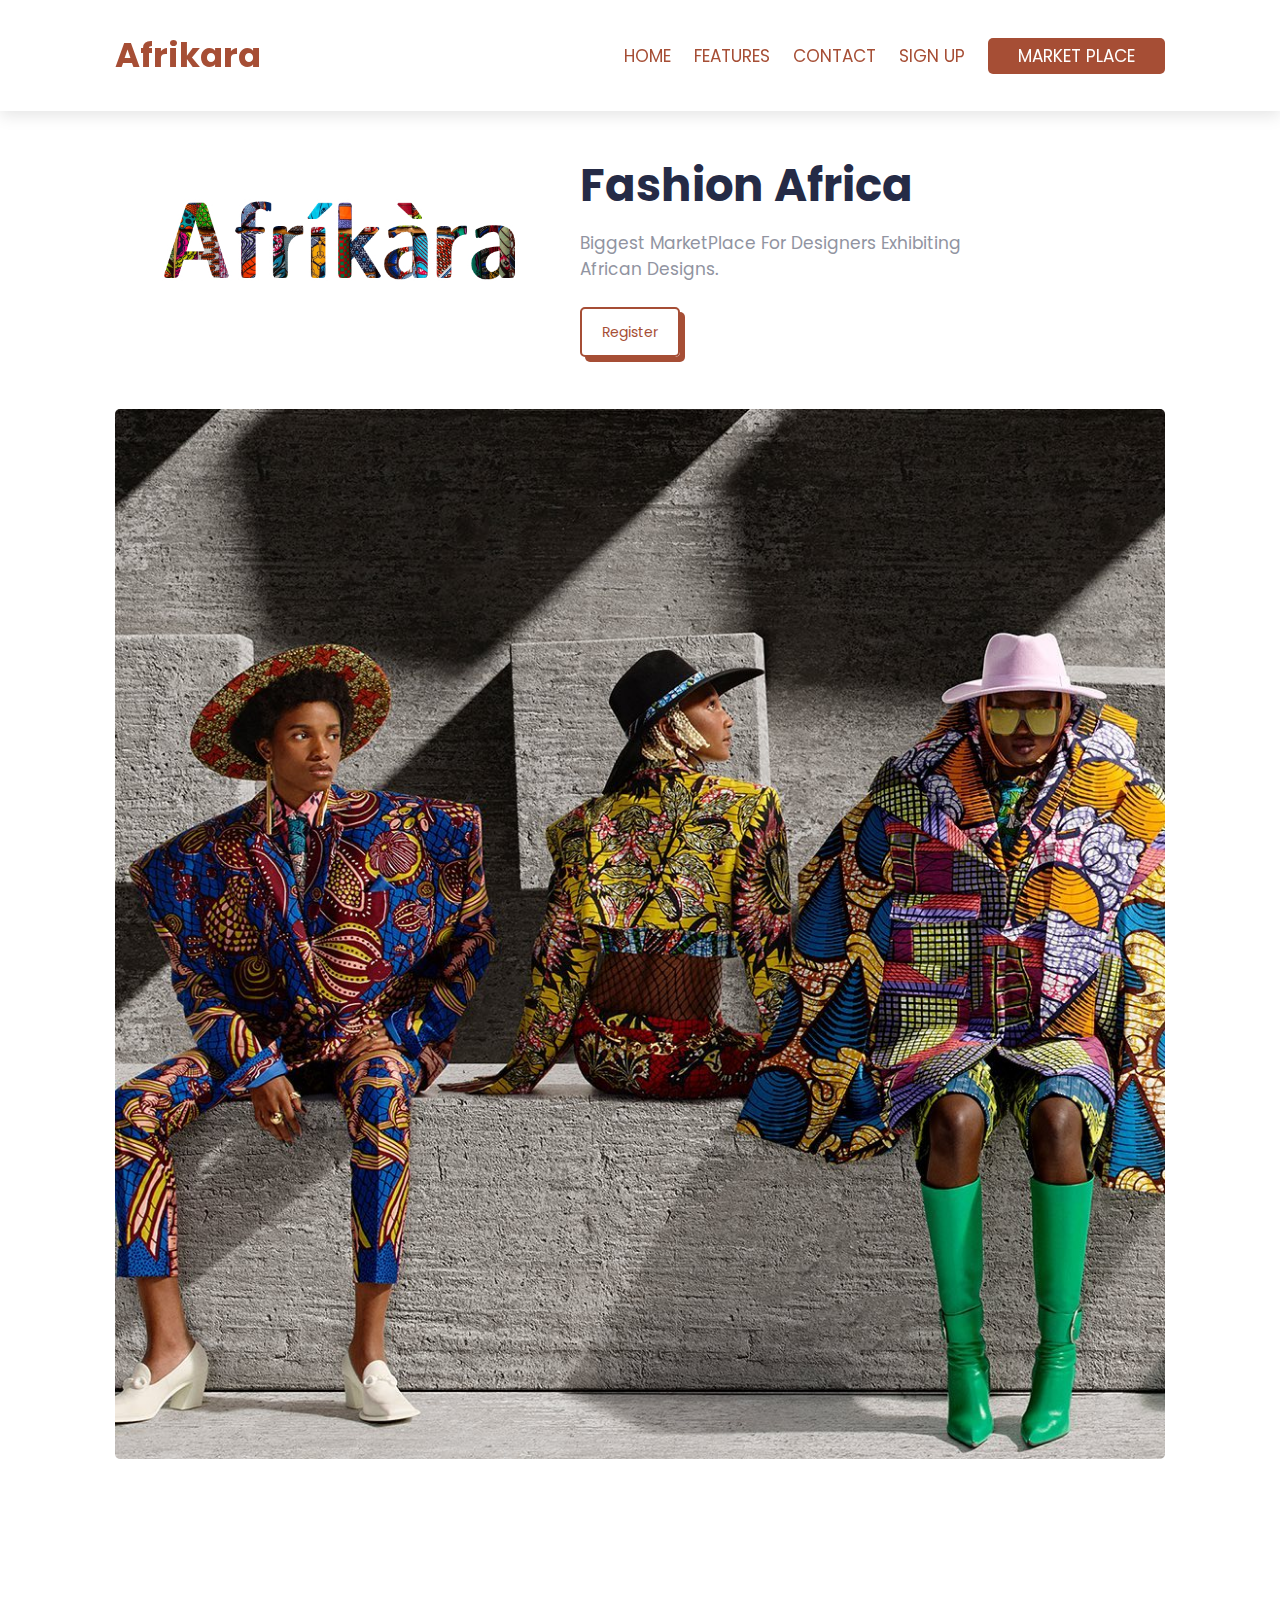
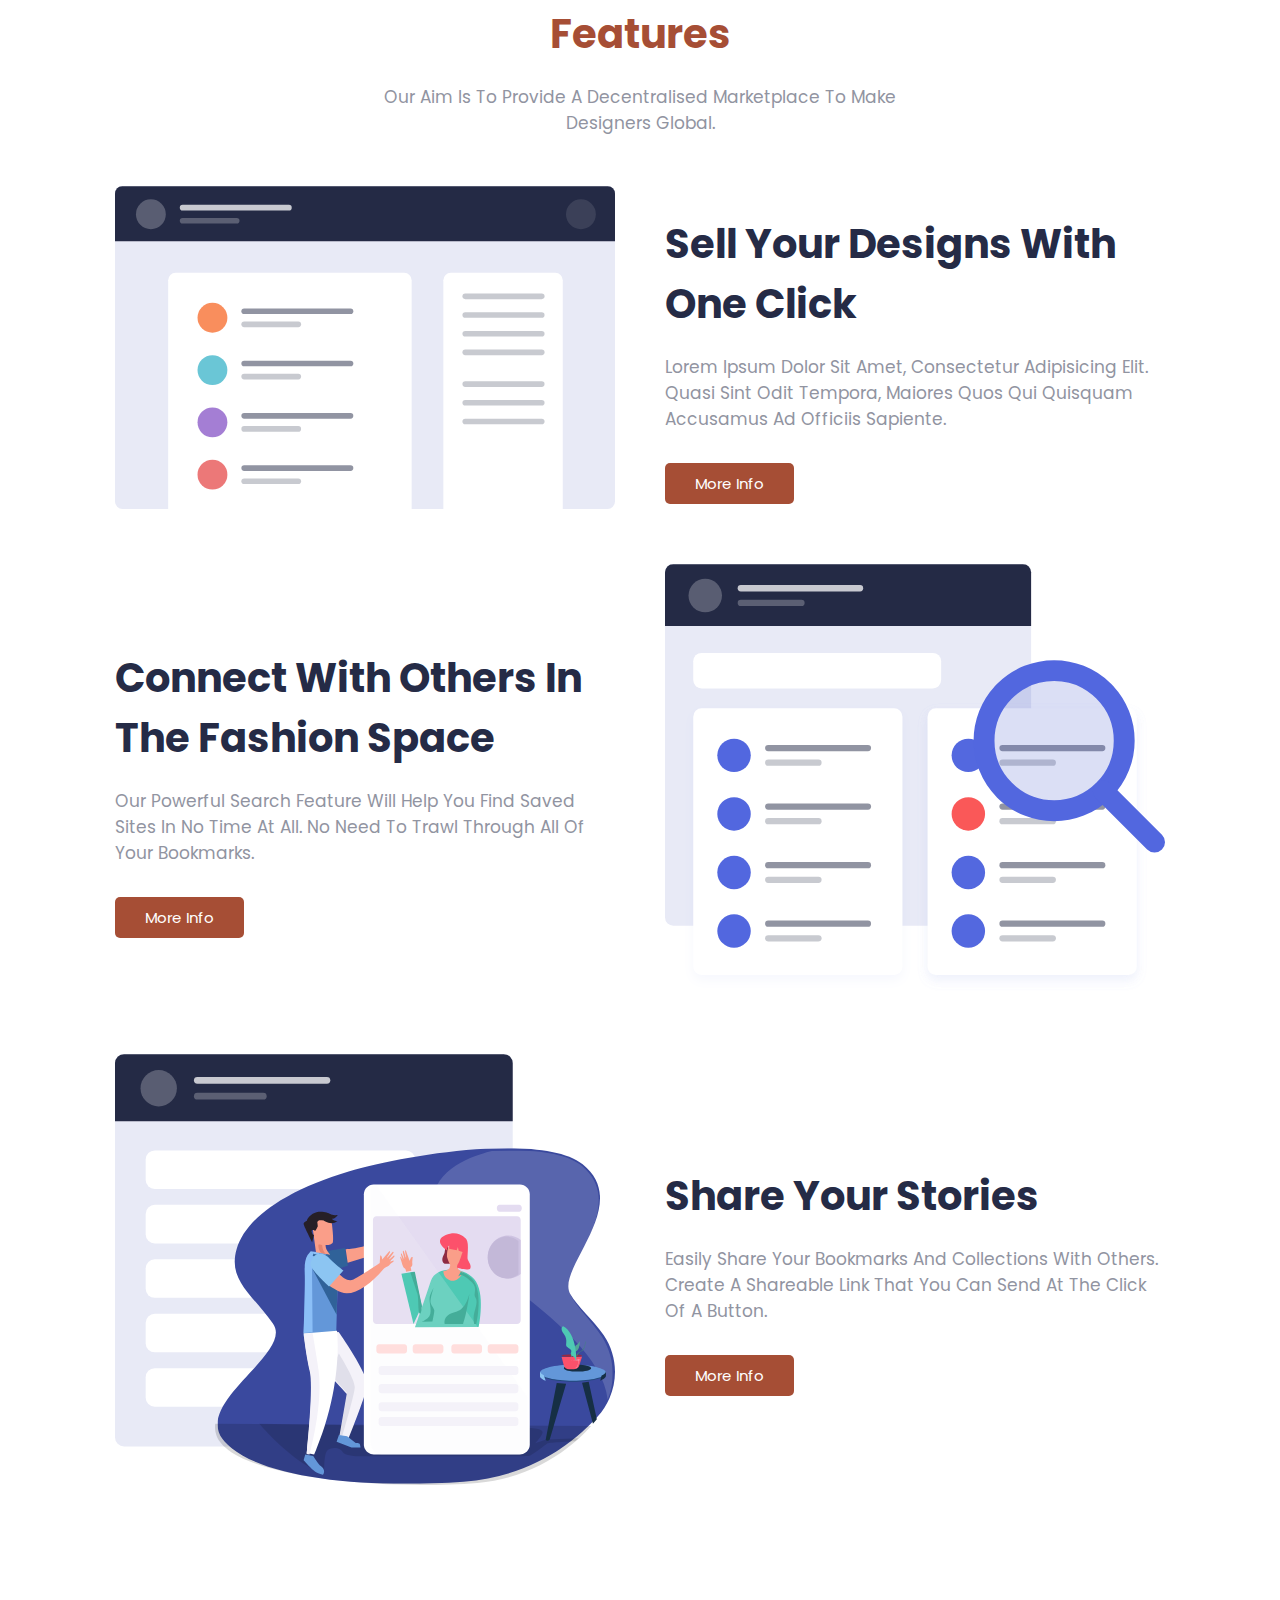
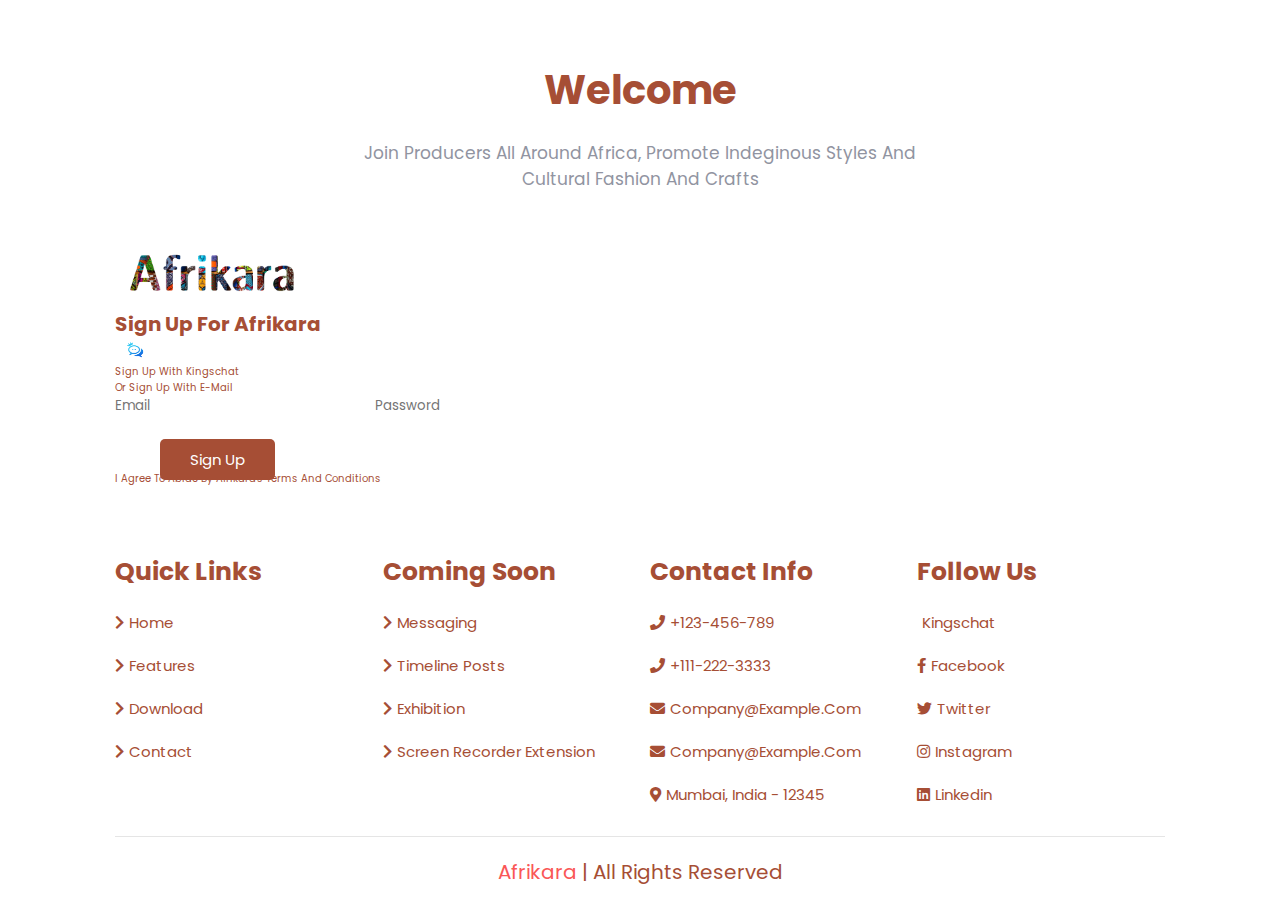
==== index.html @ 6c7e4097 "Add files via upload" ====
<!DOCTYPE html>
<html lang="en">

<head>
    <meta charset="UTF-8">
    <meta http-equiv="X-UA-Compatible" content="IE=edge">
    <meta name="viewport" content="width=device-width, initial-scale=1.0">
    <title>Africa Fashion</title>
    <link rel="stylesheet" href="css/style.css">

    <link rel="stylesheet" href="https://cdnjs.cloudflare.com/ajax/libs/font-awesome/5.15.4/css/all.min.css">

    <link href="https://unpkg.com/tailwindcss@^1.0/dist/tailwind.min.css" rel="stylesheet" />
    <link href="https://fonts.googleapis.com/css2?family=Inter:wght@400;500;600;700;900&display=swap"
        rel="stylesheet" />
    <script src="https://cdn.jsdelivr.net/gh/alpinejs/alpine@v2.x.x/dist/alpine.js" defer></script>
</head>

<body>
    <!-- navbar sections starts  -->
    <header class="header">
        <div class="logo">
            <h1>Afrikara</h1>
        </div>

        <nav class="navbar">
            <a href="#home">Home</a>
            <a href="#features">Features</a>
            <a href="#footer">Contact</a>
            <a href="#form">Sign Up</a>
            <a href="exhibition.html" class="btn">Market Place</a>
        </nav>


        <div class="fas fa-bars" id="menu-btn"></div>
    </header>
    <!-- navbar sections starts  -->


    <!-- home section stars  -->

    <section class="home" id="home">
        <div >
            <img src="images/nlogo.png" width="450px" alt="Afrikara">
        </div>

        <div class="content">

            <h1> Fashion africa</h1>
            <p>Biggest MarketPlace for designers Exhibiting African designs. </p>

            <a href="#form" class="home-btn">Register</a>
        </div>


        <div class="image">
            <img src="images/headr2.jpeg" alt="illustration-hero">
        </div>
    </section>

    <!-- home section ends -->

    <!-- features sectin starts  -->

    <section class="features" id="features">
        <div class="heading">
            <h1>Features</h1>
            <p>Our aim is to provide a decentralised marketplace to make designers global.</p>
        </div>


        <div class="row">
            <!-- 1 Tab  -->
            <div class="image">
                <img src="images/illustration-features-tab-1.svg" alt="illustration-features-tab-1">
            </div>


            <div class="content">
                <h1>Sell your designs with one click</h1>
                <p>Lorem ipsum dolor sit amet, consectetur adipisicing elit. Quasi sint odit tempora, maiores quos qui
                    quisquam accusamus ad officiis sapiente.</p>
                <a href="#" class="all-btn">more info</a>
            </div>

            <!-- 1 Tab  -->
            <!-- 2 Tab  -->
            <div class="content">
                <h1>Connect with others in the fashion space</h1>
                <p>Our powerful search feature will help you find saved sites in no time at all. No need to trawl
                    through all of your bookmarks.</p>
                <a href="#" class="all-btn">more info</a>
            </div>

            <div class="image">
                <img src="images/illustration-features-tab-2.svg" alt="illustration-features-tab-2">
            </div>

            <!-- 2 Tab  -->

            <div class="image">
                <img src="images/illustration-features-tab-3.svg" alt="illustration-features-tab-3">
            </div>

            <div class="content">
                <h1>Share your stories</h1>
                <p>Easily share your bookmarks and collections with others. Create a shareable link that you can send at
                    the click of a button.</p>
                <a href="#" class="all-btn">more info</a>
            </div>


            <!-- 3 Tab  -->

        </div>
    </section>


    <!-- features sectin ends -->


    <!-- downloads section starts  -->

    <section class="download" id="form">
        <div class="heading">
            <h1>Welcome</h1>
            <p>Join producers all around africa, promote indeginous styles and cultural fashion and crafts</p>
        </div>

        <!-- <div class="box-container">
            <div class="box">
                <form class="form" action="">
                    <input type="text" name="name" placeholder="Fullname"><br>
                    <input type="email" name="email" placeholder="Email"><br>
                    <input type="password" name="pass" placeholder="Password"><br>
                    <input type="password" name="pass" placeholder="Repeat Password"><br>
                    <input type="checkbox" name="rem"> 
                    <label for="rem">Remember me</label><br><br>
                    <input type="submit" value="Sign up" class="all-btn">
                </form>
                <img src="images/logo-chrome.svg" alt="logo-chrome">

                <h3>Add to Chrome</h3>
                <p>Minimum Version 63</p>
                <a href="#" class="all-btn">install</a> 
            </div> -->
        <!-- 
            <div class="box">
                <img src="images/logo-firefox.svg" alt="logo-firefox">

                <h3>Add to Firefox</h3>
                <p>Minimum Version 55</p>
                <a href="#" class="all-btn">install</a>
            </div>

            <div class="box">
                <img src="images/logo-opera.svg" alt="logo-opera">

                <h3>Add to Opera</h3>
                <p>Minimum Version 46</p>
                <a href="#" class="all-btn">install</a>
            </div> -->
        </div>


        <!-- downloads section ends -->


        <div class="max-w-screen-xl m-0 sm:m-20 bg-white shadow sm:rounded-lg flex justify-center flex-1" 
            >
            <div class="lg:w-1/2 xl:w-5/12 p-6 sm:p-12">
                <div>
                    <img id="regl" src="images/logo.png" width="190px" alt="Afrikara">
                </div>
                <div class="mt-12 flex flex-col items-center">
                    <h1 class="text-2xl xl:text-3xl font-extrabold">
                        Sign up for Afrikara
                    </h1>
                    <div class="w-full flex-1 mt-8">
                        <div class="flex flex-col items-center">
                            <a href="profile.html"
                                class="w-full max-w-xs font-bold shadow-sm rounded-lg py-3 bg-indigo-100 text-gray-800 flex items-center justify-center transition-all duration-300 ease-in-out focus:outline-none hover:shadow focus:shadow-sm focus:shadow-outline">
                                <div class="bg-white p-2 rounded-full">
                                    <img src="images/kclogo.png" width="40px" alt="KC">
                                    <!-- <svg class="w-4" viewBox="0 0 533.5 544.3">
                                        <path
                                            d="M533.5 278.4c0-18.5-1.5-37.1-4.7-55.3H272.1v104.8h147c-6.1 33.8-25.7 63.7-54.4 82.7v68h87.7c51.5-47.4 81.1-117.4 81.1-200.2z"
                                            fill="#4285f4" />
                                        <path
                                            d="M272.1 544.3c73.4 0 135.3-24.1 180.4-65.7l-87.7-68c-24.4 16.6-55.9 26-92.6 26-71 0-131.2-47.9-152.8-112.3H28.9v70.1c46.2 91.9 140.3 149.9 243.2 149.9z"
                                            fill="#34a853" />
                                        <path
                                            d="M119.3 324.3c-11.4-33.8-11.4-70.4 0-104.2V150H28.9c-38.6 76.9-38.6 167.5 0 244.4l90.4-70.1z"
                                            fill="#fbbc04" />
                                        <path
                                            d="M272.1 107.7c38.8-.6 76.3 14 104.4 40.8l77.7-77.7C405 24.6 339.7-.8 272.1 0 169.2 0 75.1 58 28.9 150l90.4 70.1c21.5-64.5 81.8-112.4 152.8-112.4z"
                                            fill="#ea4335" />
                                    </svg> -->
                                </div>
                                <span class="ml-4">
                                    Sign Up with Kingschat
                                </span>
                            </a>

                            <!-- <button
                class="w-full max-w-xs font-bold shadow-sm rounded-lg py-3 bg-indigo-100 text-gray-800 flex items-center justify-center transition-all duration-300 ease-in-out focus:outline-none hover:shadow focus:shadow-sm focus:shadow-outline mt-5"
              >
                <div class="bg-white p-1 rounded-full">
                  <svg class="w-6" viewBox="0 0 32 32">
                    <path
                      fill-rule="evenodd"
                      d="M16 4C9.371 4 4 9.371 4 16c0 5.3 3.438 9.8 8.207 11.387.602.11.82-.258.82-.578 0-.286-.011-1.04-.015-2.04-3.34.723-4.043-1.609-4.043-1.609-.547-1.387-1.332-1.758-1.332-1.758-1.09-.742.082-.726.082-.726 1.203.086 1.836 1.234 1.836 1.234 1.07 1.836 2.808 1.305 3.492 1 .11-.777.422-1.305.762-1.605-2.664-.301-5.465-1.332-5.465-5.93 0-1.313.469-2.383 1.234-3.223-.121-.3-.535-1.523.117-3.175 0 0 1.008-.32 3.301 1.23A11.487 11.487 0 0116 9.805c1.02.004 2.047.136 3.004.402 2.293-1.55 3.297-1.23 3.297-1.23.656 1.652.246 2.875.12 3.175.77.84 1.231 1.91 1.231 3.223 0 4.61-2.804 5.621-5.476 5.922.43.367.812 1.101.812 2.219 0 1.605-.011 2.898-.011 3.293 0 .32.214.695.824.578C24.566 25.797 28 21.3 28 16c0-6.629-5.371-12-12-12z"
                    />
                  </svg>
                </div>
                <span class="ml-4">
                  Sign Up with GitHub
                </span>
              </button> -->
                        </div>

                        <div class="my-12 border-b text-center">
                            <div
                                class="leading-none px-2 inline-block text-sm text-gray-600 tracking-wide font-medium bg-white transform translate-y-1/2">
                                Or sign up with e-mail
                            </div>
                        </div>

                        <div class="mx-auto max-w-xs">
                            <input
                                class="w-full px-8 py-4 rounded-lg font-medium bg-gray-100 border border-gray-200 placeholder-gray-500 text-sm focus:outline-none focus:border-gray-400 focus:bg-white"
                                type="email" placeholder="Email" />
                            <input
                                class="w-full px-8 py-4 rounded-lg font-medium bg-gray-100 border border-gray-200 placeholder-gray-500 text-sm focus:outline-none focus:border-gray-400 focus:bg-white mt-5"
                                type="password" placeholder="Password" /> </br></br></br>
                            <!-- <button
                                class="mt-5 tracking-wide font-semibold bg-indigo-500 text-gray-100 w-full py-4 rounded-lg hover:bg-indigo-700 transition-all duration-300 ease-in-out flex items-center justify-center focus:shadow-outline focus:outline-none">
                                <svg class="w-6 h-6 -ml-2" fill="none" stroke="currentColor" stroke-width="2"
                                    stroke-linecap="round" stroke-linejoin="round">
                                    <path d="M16 21v-2a4 4 0 00-4-4H5a4 4 0 00-4 4v2" />
                                    <circle cx="8.5" cy="7" r="4" />
                                    <path d="M20 8v6M23 11h-6" />
                                </svg>
                                <span class="ml-3">
                                    Sign Up
                                </span>
                            </button> -->
                            <a href="profile.html" id="regb" class="all-btn">Sign Up</a>
                            <p class="mt-6 text-xs text-gray-600 text-center">
                                I agree to abide by Afrikara's
                                <a href="#" class="border-b border-gray-500 border-dotted">
                                    Terms and Conditions
                                </a>
                                <!-- and its
                <a href="#" class="border-b border-gray-500 border-dotted">
                  Privacy Policy
                </a> -->
                            </p>
                        </div>
                    </div>
                </div>
            </div>
            <div class="flex-1 bg-indigo-100 text-center hidden lg:flex">
                <img src="images/styles.png" alt="">
            </div>
        </div>
    </section>


    <!-- footer section starts  -->

    <section class="footer" id="footer">
        <div class="box-container">
            <div class="box">
                <h3>quick links</h3>
                <a href="#"><i class="fas fa-chevron-right"></i>home</a>
                <a href="#"><i class="fas fa-chevron-right"></i>features</a>
                <a href="#"><i class="fas fa-chevron-right"></i>download</a>
                <a href="#"><i class="fas fa-chevron-right"></i>contact</a>
            </div>


            <div class="box">
                <h3>Coming Soon</h3>
                <a href="#"><i class="fas fa-chevron-right"></i>Messaging</a>
                <a href="#"><i class="fas fa-chevron-right"></i>Timeline Posts</a>
                <a href="#"><i class="fas fa-chevron-right"></i>Exhibition</a>
                <a href="#"><i class="fas fa-chevron-right"></i>screen recorder extension</a>
            </div>

            <div class="box">
                <h3>contact info</h3>
                <a href="#"><i class="fas fa-phone"></i>+123-456-789</a>
                <a href="#"><i class="fas fa-phone"></i>+111-222-3333</a>
                <a href="#"><i class="fas fa-envelope"></i>company@example.com</a>
                <a href="#"><i class="fas fa-envelope"></i>company@example.com</a>
                <a href="#"><i class="fas fa-map-marker-alt"></i>Mumbai, india - 12345</a>
            </div>

            <div class="box">
                <h3>follow us</h3>
                <a href="#"><i class="fab fa-K"></i>Kingschat</a>
                <a href="#"><i class="fab fa-facebook-f"></i>facebook</a>
                <a href="#"><i class="fab fa-twitter"></i>twitter</a>
                <a href="#"><i class="fab fa-instagram"></i>instagram</a>
                <a href="#"><i class="fab fa-linkedin"></i>linkedin</a>
            </div>
        </div>


        <div class="credit">
            <a href="" target="_blank"><span>Afrikara</span> | all rights reserved</a>
        </div>
    </section>

    <!-- footer section ends -->


    <script src="js/main.js"></script>
</body>

</html>
---- css/style.css ----
@import url('https://fonts.googleapis.com/css2?family=Poppins:wght@100;200;300;400;600;700&display=swap');

*{
    font-family: 'Poppins', sans-serif;
    margin: 0;
    padding: 0;
    box-sizing: border-box;
    outline: none;
    border: none;
    text-transform: capitalize;
    transition: 0.2s ease-in-out;
    color: #a64e35;
    text-decoration: none;
}

::selection{
    background-color: #a64e35;
    color: #fff;
}


::-webkit-scrollbar{
    width: 12px;
}

::-webkit-scrollbar-thumb{
    background-color: #a64e35;
}

section {
    padding: 2rem 9%;
}

html{
    font-size: 62.5%;
    scroll-behavior: smooth;
    overflow-x: hidden;
}

.heading{
    text-align: center;
    font-size: 2rem;
    color: #a74d35;
    margin-top: 10rem;
    margin-bottom: 5rem;
}


.heading h1{
    padding-bottom: 2rem;
}


.heading p{
    max-width: 60rem;
    margin: auto;
    color: var(--Grayish-Blue);
    font-size: 1.7rem;
}


.all-btn{
    padding: 1rem 3rem;
    font-size: 1.5rem;
    background-color: var(--Soft-Blue);
    border-radius: .5rem;
    color: #fff;
}

.all-btn:hover{
    background-color: transparent;
    color: var(--Soft-Blue);
    border: 2px solid var(--Soft-Blue);
}


:root{
    --Soft-Blue: #a64e35;
    --Soft-Red: hsl(0, 94%, 66%);
    --Grayish-Blue: hsl(229, 8%, 60%);
    --Very-Dark-Blue: hsl(229, 31%, 21%);
    --box-shadow: .5rem .5rem  0 #a64e35;
    --text-shadow: .4rem .4rem  0 rgba(0, 0, 0, .2);
    --border: .2rem  solid var(--green);
}


/* navbar sections starts */
.header{
    padding: 3rem 9%;
    display: flex;
    justify-content: space-between;
    align-items: center;
    position: fixed;
    top: 0;
    right: 0%;
    left: 0;
    z-index: 10000;
    background-color: #fff;
    box-shadow: 0rem 0.5rem 1.5rem rgba(0, 0, 0, .1);
}


.header .logo{
    cursor: pointer;
    font-size: 17px;
}

#kcl{
    border-radius: 50%;
}


.header .navbar a{
    margin-left: 2rem;
    font-size: 1.7rem;
    text-transform: uppercase;
}


.header .navbar a:hover{
    color: #a64e35;
}


.header .navbar .btn{
    padding: .6rem 3rem;
    background-color: #a64e35;
    color: #fff;
    border-radius: .5rem;
}

.header .navbar .btn:hover{
    color: #a64e35;
    background-color: transparent;
    border: 2px solid #a64e35;
}

#menu-btn{
    padding: 1rem 1rem;
    background-color: #eee;
    font-size: 3rem;
    color: #a64e35;
    border-radius: .5rem;
    cursor: pointer;
    display: none;
}




/* Media Queries */




@media (max-width: 991px){
    html{
        font-size: 55%;
    }
    .header{
        padding: 2rem;
    }
    
}

@media (max-width: 768px){
    #menu-btn{
        display: initial;
    }

    .header .navbar{
        position: absolute;
        top: 115%;
        right: 2rem;
        box-shadow: var(--box-shadow);
        width: 33rem;
        border-radius: .5rem;
        border: 2px solid #a64e35;
        background-color: #fff;
        transform: scale(0);
        transform-origin: top right;
    }

    .header .navbar.active{
        transform: scale(1);
    }

    .header .navbar a{
        margin: 2.5rem;
        text-align: center;
        display: block;
        font-size: 2rem;
    }
}


@media (max-width: 450px){
    html{
        font-size: 50%;
    }
}
/* navbar sections ends */


/* home section starts  */

.home{
    padding-top: 15rem;
    display: flex;
    align-items: center;
    flex-wrap: wrap;
    /* main property for responsiveness */
    gap: 1.5rem;
}


.home .image{
    flex: 1 1 45rem;
}


.home .image img{
    width: 100%;
    margin-top: 5rem;
    border-radius: 5px;
}


.home .content{
    flex: 1 1 45rem;
    
}


.home .content h1{
    font-size: 4.5rem;
    padding-block-end: 1rem 0;
    color: var(--Very-Dark-Blue);
}

.home .content p{
    font-size: 1.7rem;
    padding: 1rem 0;
    max-width: 40rem;
    color: var(--Grayish-Blue);
    padding-bottom: 4rem;
}

.home .content .home-btn{
    padding: 1.3rem 2rem;
    background-color: #fff;
    color: #a64e35;
    font-size: 1.4rem;
    box-shadow: .5rem .5rem #a64e35;
    border: 2px solid #a64e35;
    border-radius: .5rem;
}


.home .content .home-btn:hover{
    background-color: #a64e35;
    box-shadow: none;
    color: #fff;
}




/* home section ends */



/* features section starts  */

.features .row{
    display: flex;
    align-items: center;
    flex-wrap: wrap;
    gap: 5rem;
    margin: 3rem 0;
}

.features .row .image{
    flex: 1 1 45rem;
}


.features .row .image img{
    width: 100%;
}



.features .row .content{
    flex: 1 1 45rem;
}


.features .row .content h1{
    font-size: 4rem;
    padding: 1rem 0;
    color: var(--Very-Dark-Blue);
}


.features .row .content p{
    font-size: 1.7rem;
    padding: 1rem 0;
    color: var(--Grayish-Blue);
    padding-bottom: 4rem;
}
/* features section ends */


/* downloads section starts  */

.download .box-container{
    display: grid;
    gap: 4rem;
    grid-template-columns: repeat(auto-fit, minmax(20rem, 1fr));
    padding-top: 5rem;
    padding-bottom: 5rem;
}

.download .box{
    border: 2px solid var(--Soft-Blue);
    box-shadow: var(--box-shadow);
    border-radius: .5rem;
    text-align: center;
    padding: 2.5rem;
}
.download .box:hover{
    border: 2px solid var(--Soft-Blue);
    box-shadow: none;
}


.download .box h3{
    font-size: 2rem;
    padding: 1rem 0;
    color: var(--Very-Dark-Blue);
}



.download .box p{
    font-size: 1.7rem;
    padding-bottom: 2.5rem;
    color: var(--Grayish-Blue);
}

#regl{
    margin: auto;
    justify-content: center;
}
#regb{
    margin-left: 4.5rem;
}
/* downloads section ends */



/* footer section starts */
.footer .box-container{
    display: grid;
    grid-template-columns: repeat(auto-fit, minmax(22rem, 1fr));
    gap:2rem;
}

.footer .box-container .box h3{
    font-size: 2.5rem;
    color:var(--black);
    padding: 1rem 0;
}

.footer .box-container .box a{
    display: block;
    font-size: 1.5rem;
    color:var(--light-color);
    padding: 1rem 0;
}

.footer .box-container .box a i{
    padding-right: .5rem;
    color:var(--green);
}

.footer .box-container .box a:hover i{
    padding-right:1rem;
}


.footer .credit{
    padding: 1rem;
    padding-top: 2rem;
    margin-top: 2rem;
    text-align: center;
    font-size: 2rem;
    color: #000;
    border-top: .1rem solid rgba(0, 0, 0, .1);
}


.footer .credit span{
    color: var(--Soft-Red);
    cursor: pointer;
}


/* footer section ends */
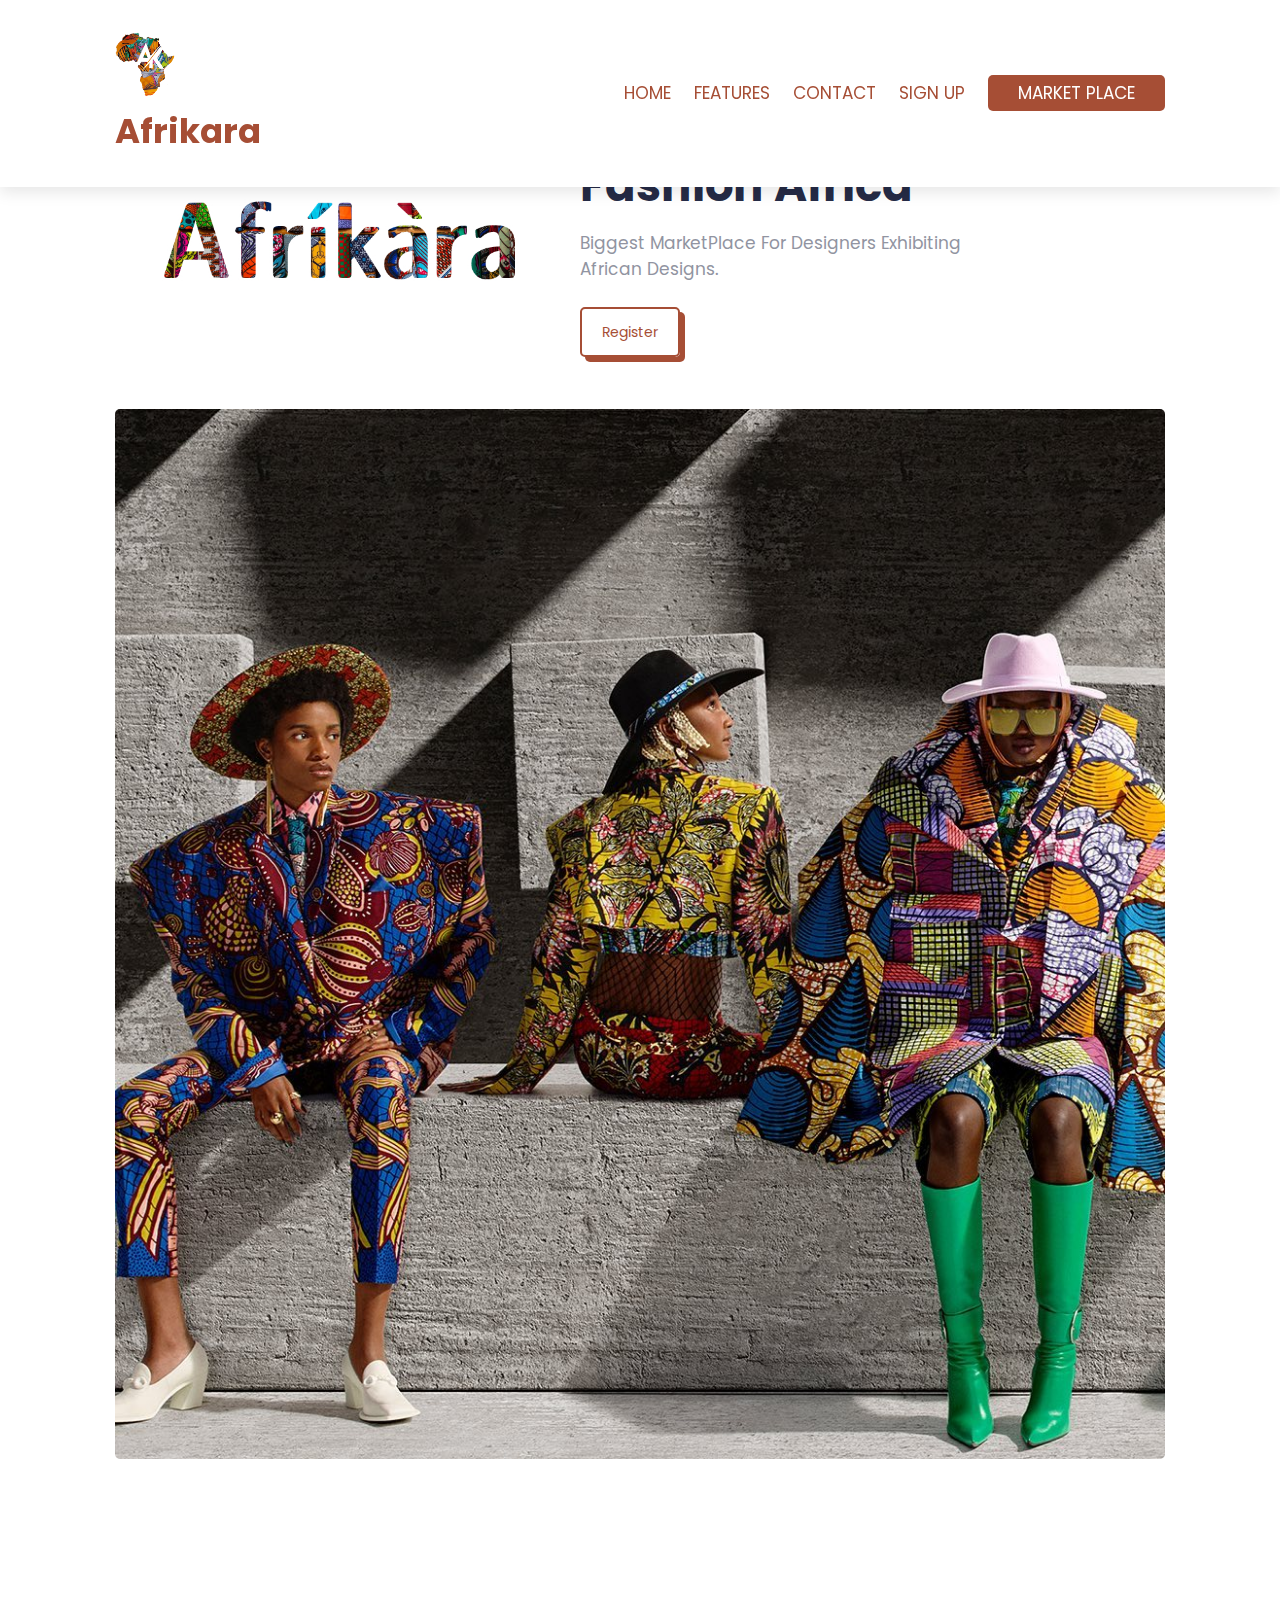
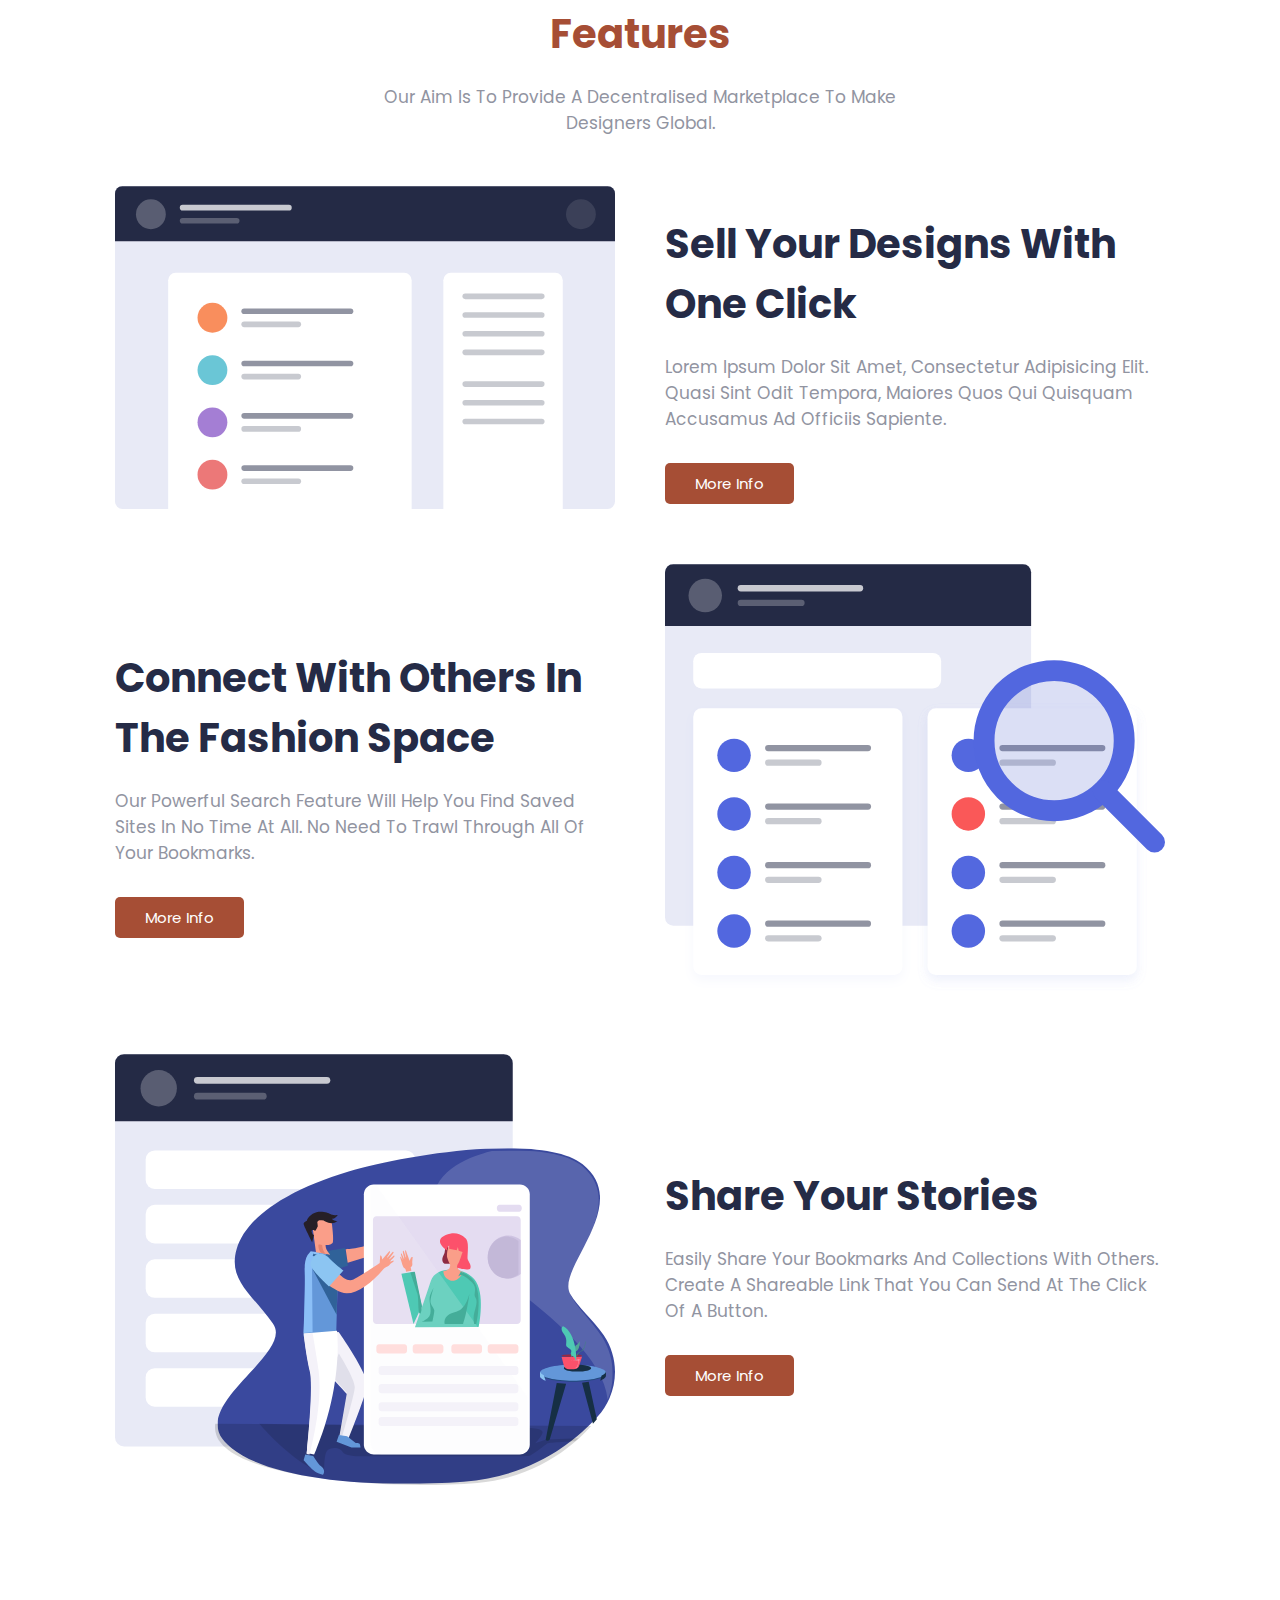
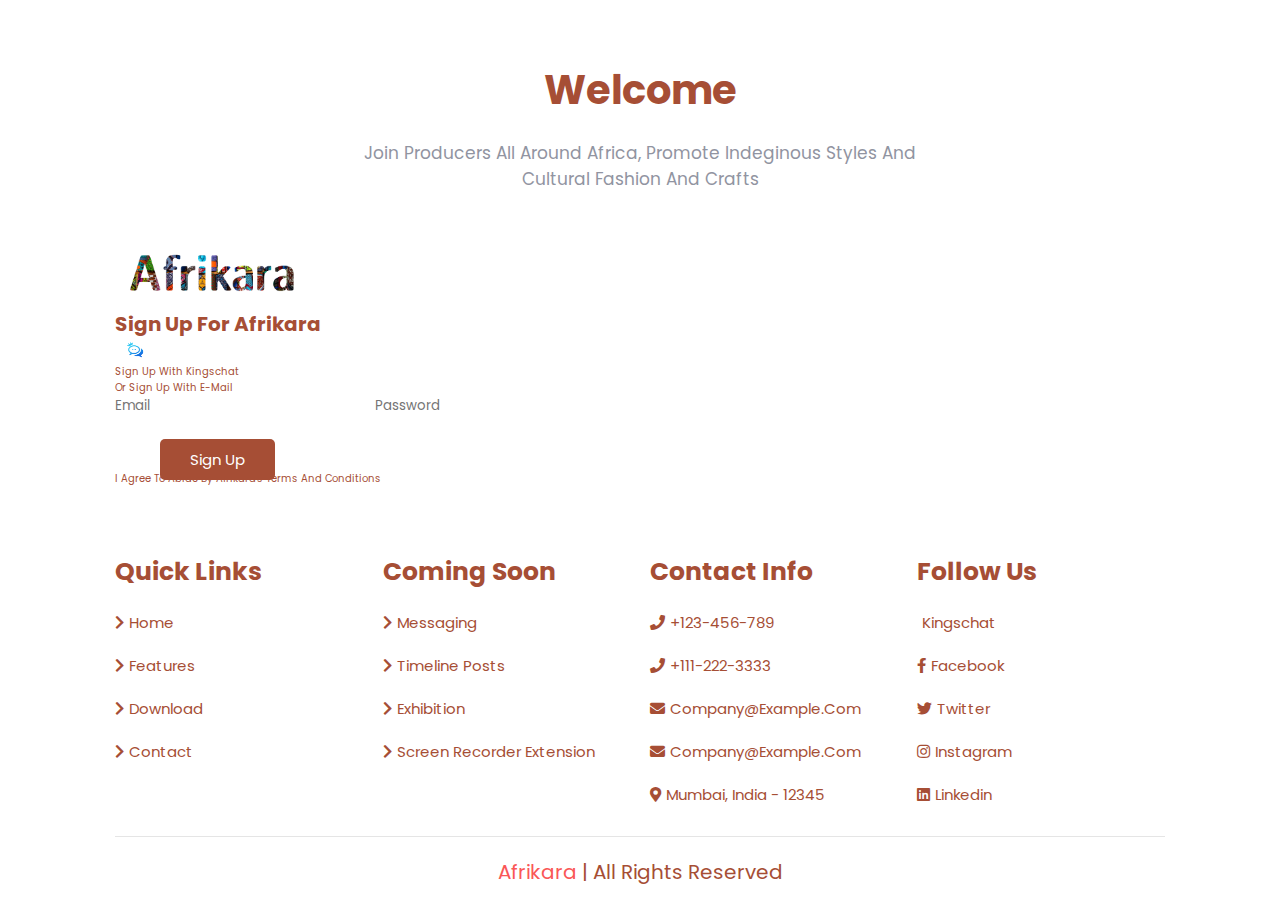
==== commit 5c8fad52: "Update index.html" ====
--- a/index.html
+++ b/index.html
@@ -20,6 +20,7 @@
     <!-- navbar sections starts  -->
     <header class="header">
         <div class="logo">
+            <img src="images/ALogo.png"  width="60px"alt="A">
             <h1>Afrikara</h1>
         </div>
 
@@ -319,4 +320,4 @@
     <script src="js/main.js"></script>
 </body>
 
-</html>+</html>
